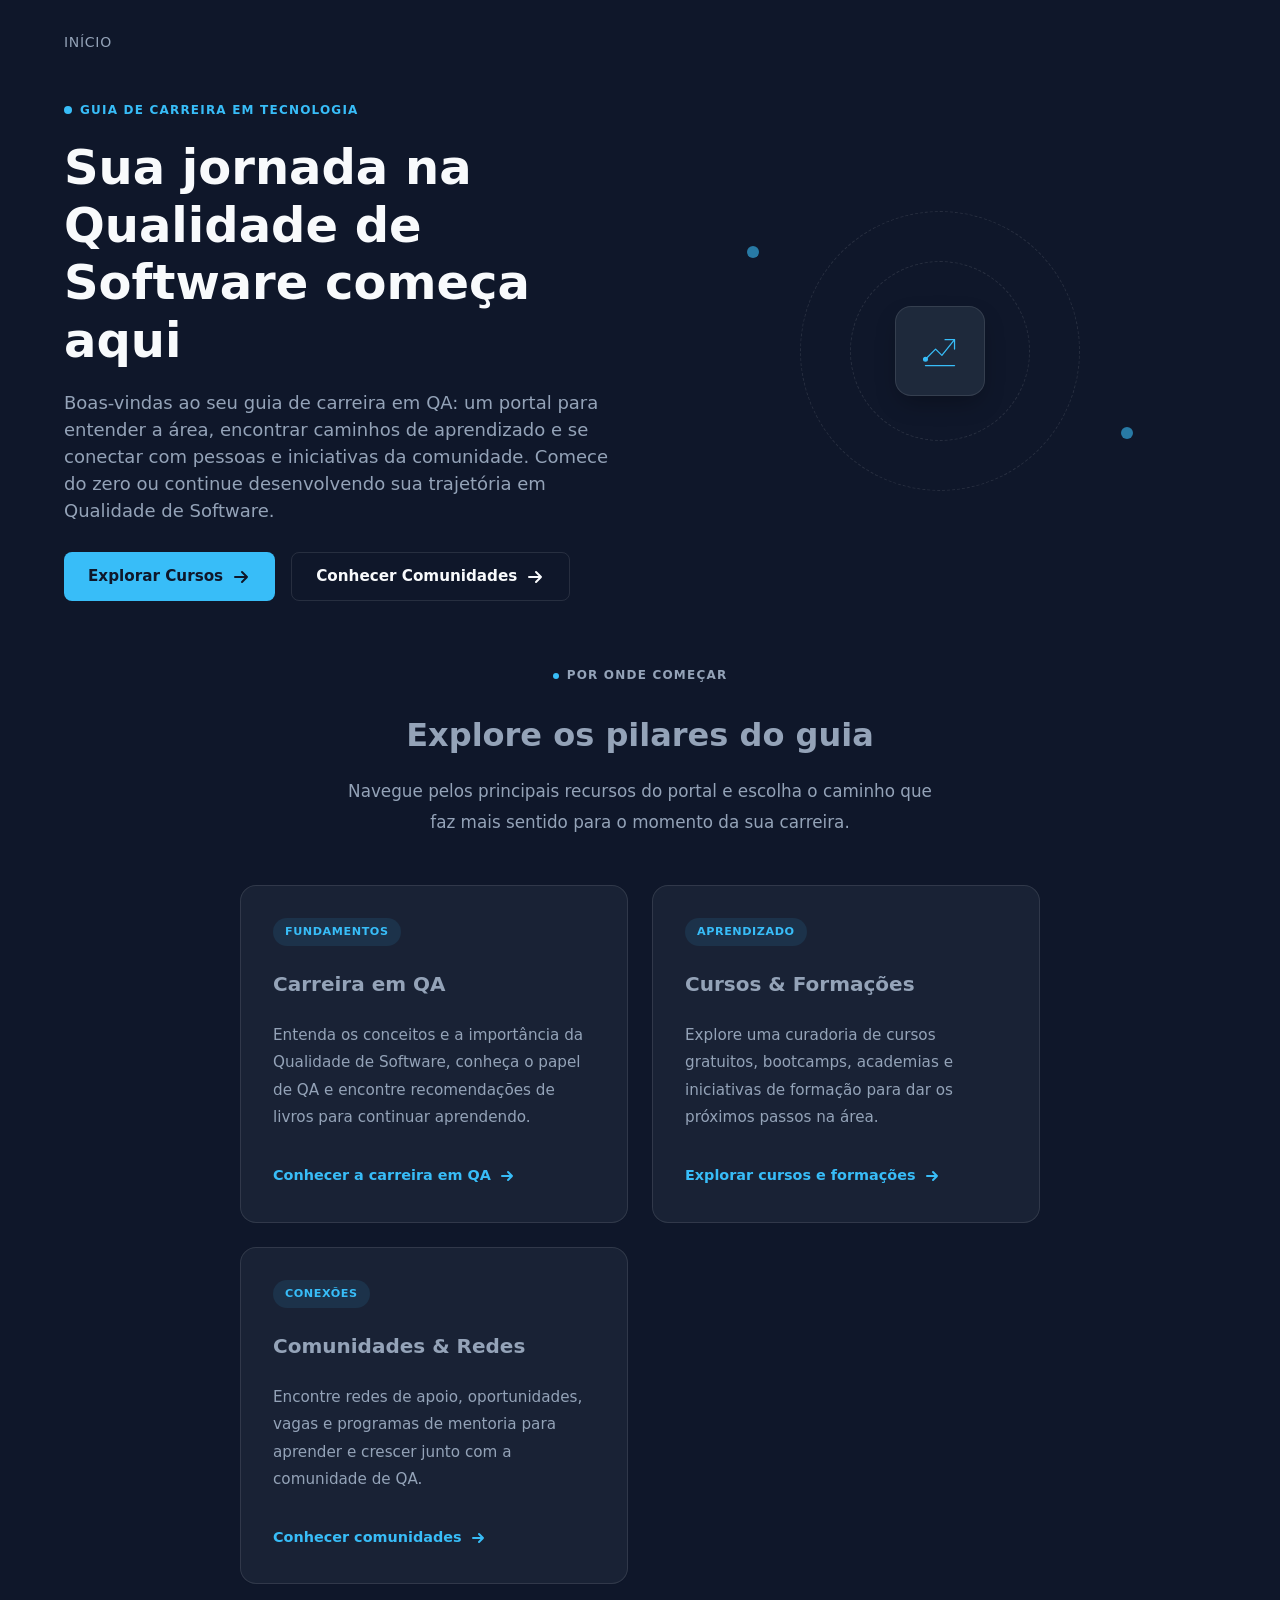
==== index.html @ dd6c3746 "Adiciona ficheiro .nojekyll" ====
<!DOCTYPE html>
<html lang="pt-BR">
<head>
    <meta charset="UTF-8">
    <meta name="viewport" content="width=device-width, initial-scale=1.0">
    <title>Guia de Carreira em QA - Qualidade de Software</title>
    <link rel="stylesheet" href="style.css">
</head>
<body>

    <div class="home-layout about-qa home-page" id="topo">
        <main class="home-main" id="main-content">
            <div class="main-inner about-main-inner">
                
                <!-- Hero Section -->
                <section class="hero-section about-hero" id="inicio" aria-labelledby="home-title">
                    <div class="breadcrumb">
                        <span>Início</span>
                    </div>

                    <div class="hero-copy about-hero-copy">
                        <p class="hero-eyebrow">
                            <span aria-hidden="true"></span>
                            GUIA DE CARREIRA EM TECNOLOGIA
                        </p>
                        <h1 id="home-title">Sua jornada na Qualidade de Software começa aqui</h1>
                        <p class="hero-description">
                            Boas-vindas ao seu guia de carreira em QA: um portal para entender a área,
                            encontrar caminhos de aprendizado e se conectar com pessoas e iniciativas
                            da comunidade. Comece do zero ou continue desenvolvendo sua trajetória em
                            Qualidade de Software.
                        </p>
                        <div class="home-hero-actions">
                            <a class="primary-button" href="/cursos">
                                Explorar Cursos
                                <svg viewBox="0 0 20 20" aria-hidden="true">
                                    <path d="M4 10h12m-5-5 5 5-5 5" fill="none" stroke="currentColor" stroke-width="2" stroke-linecap="round" stroke-linejoin="round"/>
                                </svg>
                            </a>
                            <a class="secondary-button" href="/comunidades">
                                Conhecer Comunidades
                                <svg viewBox="0 0 20 20" aria-hidden="true">
                                    <path d="M4 10h12m-5-5 5 5-5 5" fill="none" stroke="currentColor" stroke-width="2" stroke-linecap="round" stroke-linejoin="round"/>
                                </svg>
                            </a>
                        </div>
                    </div>

                    <div class="about-hero-visual home-hero-visual" aria-hidden="true">
                        <div class="decoration-ring decoration-ring-outer"></div>
                        <div class="decoration-ring decoration-ring-inner"></div>
                        <div class="about-hero-icon">
                            <svg viewBox="0 0 76 76" fill="none" stroke="currentColor" stroke-width="2" stroke-linecap="round" stroke-linejoin="round">
                                <path d="m15 51 16-16 10 10 20-25" />
                                <path d="M46 20h15v15" />
                                <circle cx="15" cy="51" r="3" fill="currentColor" />
                                <path d="M15 61h46" />
                            </svg>
                        </div>
                        <span class="decoration-dot decoration-dot-one"></span>
                        <span class="decoration-dot decoration-dot-two"></span>
                    </div>
                </section>

                <!-- Pillars Article Section -->
                <article class="about-article communities-article home-pillars">
                    <section class="community-section" aria-labelledby="pillars-title">
                        <div class="community-section-heading">
                            <p class="section-category">
                                <span aria-hidden="true"></span>
                                POR ONDE COMEÇAR
                            </p>
                            <h2 id="pillars-title">Explore os pilares do guia</h2>
                            <p>
                                Navegue pelos principais recursos do portal e escolha o caminho
                                que faz mais sentido para o momento da sua carreira.
                            </p>
                        </div>

                        <!-- O Grid será populado dinamicamente pelo JavaScript -->
                        <div class="community-grid" id="community-grid">
                            <!-- Inserido via JS -->
                        </div>
                    </section>
                </article>

            </div>
        </main>
    </div>

    <script src="script.js"></script>
</body>
</html>
---- style.css ----
/* Configuração e Variáveis Base */
:root {
    --bg-primary: #0f172a;
    --bg-secondary: #1e293b;
    --text-primary: #f8fafc;
    --text-secondary: #94a3b8;
    --accent-color: #38bdf8;
    --accent-hover: #0ea5e9;
    --border-color: rgba(255, 255, 255, 0.1);
    --card-bg: rgba(30, 41, 59, 0.7);
    --font-sans: system-ui, -apple-system, BlinkMacSystemFont, 'Segoe UI', Roboto, Oxygen, Ubuntu, Cantarell, sans-serif;
}

* {
    box-sizing: border-box;
    margin: 0;
    padding: 0;
}

body {
    font-family: var(--font-sans);
    background-color: var(--bg-primary);
    color: var(--text-primary);
    line-height: 1.5;
    min-height: 100vh;
}

/* Layout Principal */
.home-layout {
    width: 100%;
    min-height: 100vh;
    display: flex;
    flex-direction: column;
}

.home-main {
    flex: 1;
    width: 100%;
    max-width: 1200px;
    margin: 0 auto;
    padding: 2rem 1.5rem;
}

.main-inner {
    display: flex;
    flex-direction: column;
    gap: 4rem;
}

/* Hero Section */
.hero-section {
    display: grid;
    grid-template-columns: 1fr 1fr;
    gap: 3rem;
    align-items: center;
    position: relative;
}

.breadcrumb {
    grid-column: 1 / -1;
    font-size: 0.875rem;
    color: var(--text-secondary);
    text-transform: uppercase;
    letter-spacing: 0.05em;
}

.hero-copy {
    display: flex;
    flex-direction: column;
    gap: 1.25rem;
    z-index: 2;
}

.hero-eyebrow {
    display: flex;
    align-items: center;
    gap: 0.5rem;
    font-size: 0.75rem;
    font-weight: 700;
    letter-spacing: 0.1em;
    color: var(--accent-color);
}

.hero-eyebrow span:first-child {
    width: 8px;
    height: 8px;
    background-color: var(--accent-color);
    border-radius: 50%;
}

.hero-section h1 {
    font-size: clamp(2rem, 4vw, 3rem);
    font-weight: 800;
    line-height: 1.2;
    color: var(--text-primary);
}

.hero-description {
    color: var(--text-secondary);
    font-size: 1.125rem;
}

.home-hero-actions {
    display: flex;
    gap: 1rem;
    margin-top: 0.5rem;
    flex-wrap: wrap;
}

.primary-button, .secondary-button {
    display: inline-flex;
    align-items: center;
    gap: 0.5rem;
    padding: 0.75rem 1.5rem;
    border-radius: 0.50rem;
    font-weight: 600;
    font-size: 0.95rem;
    text-decoration: none;
    transition: all 0.2s ease-in-out;
}

.primary-button {
    background-color: var(--accent-color);
    color: var(--bg-primary);
}

.primary-button:hover {
    background-color: var(--accent-hover);
    transform: translateY(-2px);
}

.secondary-button {
    background-color: transparent;
    color: var(--text-primary);
    border: 1px solid var(--border-color);
}

.secondary-button:hover {
    background-color: rgba(255, 255, 255, 0.05);
    border-color: var(--text-secondary);
    transform: translateY(-2px);
}

.primary-button svg, .secondary-button svg {
    width: 1.25rem;
    height: 1.25rem;
}

/* Hero Visual / Decoração */
.about-hero-visual {
    position: relative;
    height: 350px;
    display: flex;
    align-items: center;
    justify-content: center;
}

.decoration-ring {
    position: absolute;
    border-radius: 50%;
    border: 1px dashed var(--border-color);
}

.decoration-ring-outer {
    width: 280px;
    height: 280px;
    animation: spin 30s linear infinite;
}

.decoration-ring-inner {
    width: 180px;
    height: 180px;
    animation: spin-reverse 20s linear infinite;
}

.about-hero-icon {
    width: 90px;
    height: 90px;
    background: var(--bg-secondary);
    border: 1px solid var(--border-color);
    border-radius: 1rem;
    display: flex;
    align-items: center;
    justify-content: center;
    color: var(--accent-color);
    z-index: 2;
    box-shadow: 0 10px 25px -5px rgba(0, 0, 0, 0.3);
}

.about-hero-icon svg {
    width: 48px;
    height: 48px;
}

.decoration-dot {
    position: absolute;
    width: 12px;
    height: 12px;
    border-radius: 50%;
    background: var(--accent-color);
    opacity: 0.6;
}

.decoration-dot-one {
    top: 20%;
    left: 15%;
}

.decoration-dot-two {
    bottom: 25%;
    right: 15%;
}

/* Seção Pilares / Grid de Comunidades */
.about-article {
    display: flex;
    flex-direction: column;
    gap: 3rem;
}

.community-section {
    display: flex;
    flex-direction: column;
    gap: 2.5rem;
}

.community-section-heading {
    text-align: center;
    max-width: 600px;
    margin: 0 auto;
    display: flex;
    flex-direction: column;
    gap: 0.75rem;
}

.section-category {
    display: inline-flex;
    align-items: center;
    justify-content: center;
    gap: 0.5rem;
    font-size: 0.75rem;
    font-weight: 700;
    letter-spacing: 0.1em;
    color: var(--accent-color);
}

.section-category span:first-child {
    width: 6px;
    height: 6px;
    background-color: var(--accent-color);
    border-radius: 50%;
}

.community-section-heading h2 {
    font-size: 2rem;
    font-weight: 700;
}

.community-section-heading p {
    color: var(--text-secondary);
}

.community-grid {
    display: grid;
    grid-template-columns: repeat(auto-fit, minmax(300px, 1fr));
    gap: 1.5rem;
}

.community-card {
    background-color: var(--card-bg);
    border: 1px solid var(--border-color);
    border-radius: 1rem;
    padding: 2rem;
    display: flex;
    flex-direction: column;
    gap: 1.25rem;
    backdrop-filter: blur(8px);
    transition: transform 0.2s ease, border-color 0.2s ease;
}

.community-card:hover {
    transform: translateY(-4px);
    border-color: rgba(56, 189, 248, 0.4);
}

.community-card-meta {
    display: flex;
    align-items: center;
}

.community-badge {
    background-color: rgba(56, 189, 248, 0.1);
    color: var(--accent-color);
    font-size: 0.7rem;
    font-weight: 700;
    padding: 0.25rem 0.75rem;
    border-radius: 2rem;
    letter-spacing: 0.05em;
    text-transform: uppercase;
}

.community-card h3 {
    font-size: 1.25rem;
    font-weight: 600;
}

.community-card p {
    color: var(--text-secondary);
    font-size: 0.95rem;
    flex: 1;
}

.community-links {
    list-style: none;
    margin-top: auto;
}

.community-links a {
    display: inline-flex;
    align-items: center;
    gap: 0.5rem;
    color: var(--accent-color);
    text-decoration: none;
    font-weight: 600;
    font-size: 0.9rem;
    transition: color 0.2s;
}

.community-links a:hover {
    color: var(--accent-hover);
}

.community-links svg {
    width: 1rem;
    height: 1rem;
    stroke: currentColor;
    stroke-width: 2;
    stroke-linecap: round;
    stroke-linejoin: round;
}

/* Animações */
@keyframes spin {
    from { transform: rotate(0deg); }
    to { transform: rotate(360deg); }
}

@keyframes spin-reverse {
    from { transform: rotate(360deg); }
    to { transform: rotate(0deg); }
}

/* Responsividade */
@media (max-width: 768px) {
    .hero-section {
        grid-template-columns: 1fr;
        text-align: center;
    }

    .hero-eyebrow, .section-category {
        justify-content: center;
    }

    .home-hero-actions {
        justify-content: center;
    }

    .about-hero-visual {
        display: none; /* Opcional: oculta o elemento visual em telas menores se preferir */
    }
}

/* Breadcrumb específico para páginas internas */
.breadcrumb {
    display: flex;
    align-items: center;
    gap: 0.5rem;
}

.breadcrumb a {
    color: var(--text-secondary);
    text-decoration: none;
    transition: color 0.2s;
}

.breadcrumb a:hover {
    color: var(--accent-color);
}

/* Estilização do Artigo Principal (Textos e Parágrafos) */
.about-article {
    display: flex;
    flex-direction: column;
    gap: 1.5rem;
    max-width: 800px;
    margin: 0 auto;
    font-size: 1.05rem;
    color: var(--text-secondary);
    line-height: 1.8;
}

.about-article p {
    margin-bottom: 0.5rem;
}

/* Seção de Roadmap / Recomendações de Leitura */
.about-roadmap {
    margin-top: 2.5rem;
    background-color: var(--card-bg);
    border: 1px solid var(--border-color);
    border-radius: 1rem;
    padding: 2.5rem;
    backdrop-filter: blur(8px);
    display: flex;
    flex-direction: column;
    gap: 1.5rem;
}

.about-roadmap h2 {
    color: var(--text-primary);
    font-size: 1.75rem;
    font-weight: 700;
}

.about-roadmap ol {
    list-style-type: decimal;
    padding-left: 1.25rem;
    display: flex;
    flex-direction: column;
    gap: 1.5rem;
}

.about-roadmap li {
    display: flex;
    flex-direction: column;
    gap: 0.5rem;
}

.about-roadmap li h3 {
    color: var(--text-primary);
    font-size: 1.2rem;
    font-weight: 600;
}

.about-roadmap li h3 a {
    color: var(--accent-color);
    text-decoration: none;
}

.about-roadmap li h3 a:hover {
    text-decoration: underline;
    color: var(--accent-hover);
}

.about-roadmap li p {
    font-size: 0.95rem;
    margin: 0;
}

.about-roadmap strong {
    color: var(--text-primary);
}
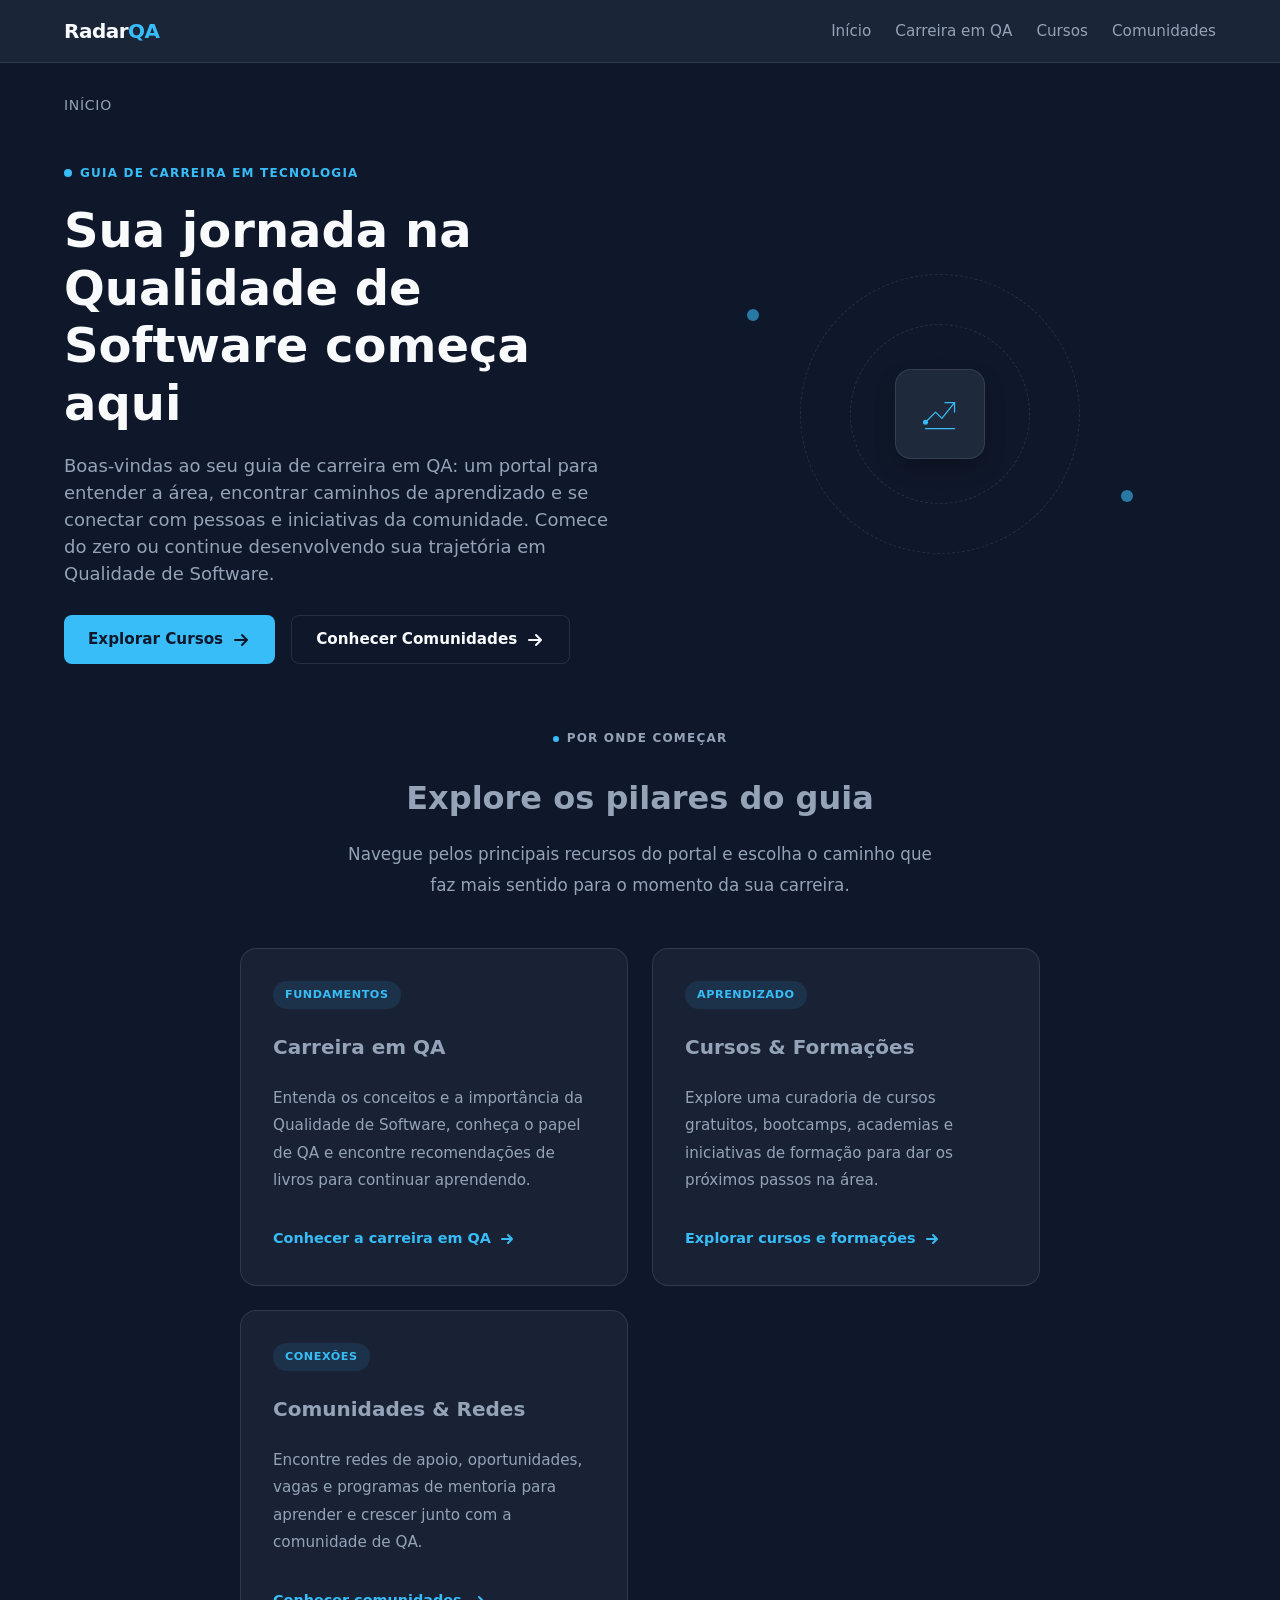
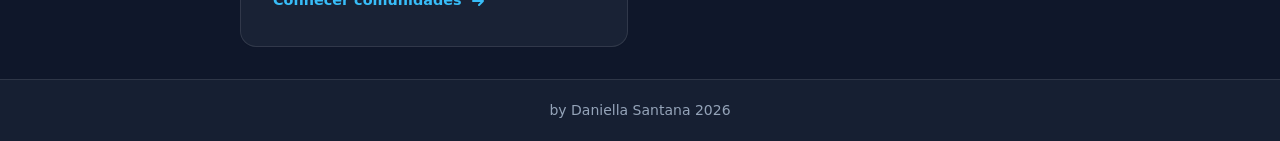
==== commit db3dc143: "site pronto" ====
--- a/index.html
+++ b/index.html
@@ -7,6 +7,17 @@
     <link rel="stylesheet" href="style.css">
 </head>
 <body>
+    <header class="site-header">
+    <nav class="site-nav">
+        <a href="index.html" class="logo">Radar<span>QA</span></a>
+        <ul class="nav-links">
+            <li><a href="index.html">Início</a></li>
+            <li><a href="sobreqa.html">Carreira em QA</a></li>
+            <li><a href="cursos.html">Cursos</a></li>
+            <li><a href="comunidades.html">Comunidades</a></li>
+        </ul>
+    </nav>
+</header>
 
     <div class="home-layout about-qa home-page" id="topo">
         <main class="home-main" id="main-content">
@@ -88,6 +99,10 @@
         </main>
     </div>
 
+    <footer class="site-footer">
+        <p>by Daniella Santana 2026</p>
+    </footer>
+
     <script src="script.js"></script>
 </body>
 </html>
--- a/style.css
+++ b/style.css
@@ -23,12 +23,15 @@
     color: var(--text-primary);
     line-height: 1.5;
     min-height: 100vh;
+    display: flex;
+    flex-direction: column;
 }
 
 /* Layout Principal */
 .home-layout {
     width: 100%;
-    min-height: 100vh;
+    flex: 1;
+    min-height: 0;
     display: flex;
     flex-direction: column;
 }
@@ -459,4 +462,230 @@
 
 .about-roadmap strong {
     color: var(--text-primary);
+}
+/* Badges e tags adicionais */
+.community-badge-soft {
+    background-color: rgba(236, 72, 153, 0.15);
+    color: #f472b6;
+    border: 1px solid rgba(244, 114, 182, 0.3);
+    margin-left: 0.5rem;
+}
+
+/* Esconder elementos acessíveis apenas para leitores de tela */
+.community-sr-only {
+    position: absolute;
+    width: 1px;
+    height: 1px;
+    padding: 0;
+    margin: -1px;
+    overflow: hidden;
+    clip: rect(0, 0, 0, 0);
+    white-space: nowrap;
+    border-width: 0;
+}
+
+.community-card-meta {
+    display: flex;
+    flex-wrap: wrap;
+    gap: 0.5rem;
+    align-items: center;
+}
+/* Cabeçalho e Menu de Navegação */
+.site-header {
+    background-color: rgba(30, 41, 59, 0.85);
+    border-bottom: 1px solid var(--border-color);
+    position: sticky;
+    top: 0;
+    z-index: 1000;
+    backdrop-filter: blur(10px);
+    width: 100%;
+}
+
+.site-nav {
+    max-width: 1200px;
+    margin: 0 auto;
+    padding: 1rem 1.5rem;
+    display: flex;
+    justify-content: space-between;
+    align-items: center;
+}
+
+.logo {
+    font-size: 1.25rem;
+    font-weight: 800;
+    color: var(--text-primary);
+    text-decoration: none;
+    letter-spacing: -0.025em;
+}
+
+.logo span {
+    color: var(--accent-color);
+}
+
+.nav-links {
+    list-style: none;
+    display: flex;
+    gap: 1.5rem;
+    align-items: center;
+    margin: 0;
+    padding: 0;
+}
+
+.nav-links a {
+    color: var(--text-secondary);
+    text-decoration: none;
+    font-weight: 500;
+    font-size: 0.95rem;
+    transition: color 0.2s ease;
+}
+
+.nav-links a:hover {
+    color: var(--accent-color);
+}
+
+.nav-links a.active,
+.nav-links a[aria-current="page"] {
+    color: var(--accent-color);
+    font-weight: 700;
+}
+
+/* Responsividade simples para telas menores */
+@media (max-width: 768px) {
+    .site-nav {
+        flex-direction: column;
+        gap: 0.75rem;
+        text-align: center;
+    }
+    .nav-links {
+        gap: 1rem;
+        flex-wrap: wrap;
+        justify-content: center;
+    }
+}
+
+/* Seções e Grid de Cursos */
+.courses-article {
+    display: flex;
+    flex-direction: column;
+    gap: 3.5rem;
+}
+
+.course-section {
+    display: flex;
+    flex-direction: column;
+    gap: 1.5rem;
+}
+
+.course-section-heading {
+    display: flex;
+    flex-direction: column;
+    gap: 0.5rem;
+}
+
+.course-section-heading h2 {
+    font-size: 1.5rem;
+    font-weight: 700;
+    color: var(--text-primary);
+}
+
+.course-grid {
+    display: grid;
+    grid-template-columns: repeat(auto-fit, minmax(300px, 1fr));
+    gap: 1.5rem;
+}
+
+.course-card {
+    background-color: var(--card-bg);
+    border: 1px solid var(--border-color);
+    border-radius: 1rem;
+    padding: 1.75rem;
+    display: flex;
+    flex-direction: column;
+    gap: 1rem;
+    backdrop-filter: blur(8px);
+    transition: transform 0.2s ease, border-color 0.2s ease;
+}
+
+.course-card:hover {
+    transform: translateY(-4px);
+    border-color: rgba(56, 189, 248, 0.4);
+}
+
+.course-card-meta {
+    display: flex;
+    align-items: center;
+}
+
+.course-badge {
+    background-color: rgba(56, 189, 248, 0.1);
+    color: var(--accent-color);
+    font-size: 0.7rem;
+    font-weight: 700;
+    padding: 0.25rem 0.75rem;
+    border-radius: 2rem;
+    letter-spacing: 0.05em;
+    text-transform: uppercase;
+}
+
+.course-card h3 {
+    font-size: 1.2rem;
+    font-weight: 600;
+    color: var(--text-primary);
+}
+
+.course-card p {
+    color: var(--text-secondary);
+    font-size: 0.95rem;
+    line-height: 1.6;
+    flex: 1;
+}
+
+.course-links {
+    list-style: none;
+    margin-top: auto;
+    padding: 0;
+}
+
+.course-links a {
+    display: inline-flex;
+    align-items: center;
+    gap: 0.5rem;
+    color: var(--accent-color);
+    text-decoration: none;
+    font-weight: 600;
+    font-size: 0.9rem;
+    transition: color 0.2s ease;
+}
+
+.course-links a:hover {
+    color: var(--accent-hover);
+}
+
+.course-links svg {
+    width: 1rem;
+    height: 1rem;
+}
+
+.course-sr-only {
+    position: absolute;
+    width: 1px;
+    height: 1px;
+    padding: 0;
+    margin: -1px;
+    overflow: hidden;
+    clip: rect(0, 0, 0, 0);
+    white-space: nowrap;
+    border-width: 0;
+}
+
+.site-footer {
+    display: flex;
+    justify-content: center;
+    align-items: center;
+    padding: 1.25rem 1.5rem;
+    border-top: 1px solid var(--border-color);
+    color: var(--text-secondary);
+    font-size: 0.875rem;
+    text-align: center;
+    background-color: rgba(30, 41, 59, 0.5);
 }
